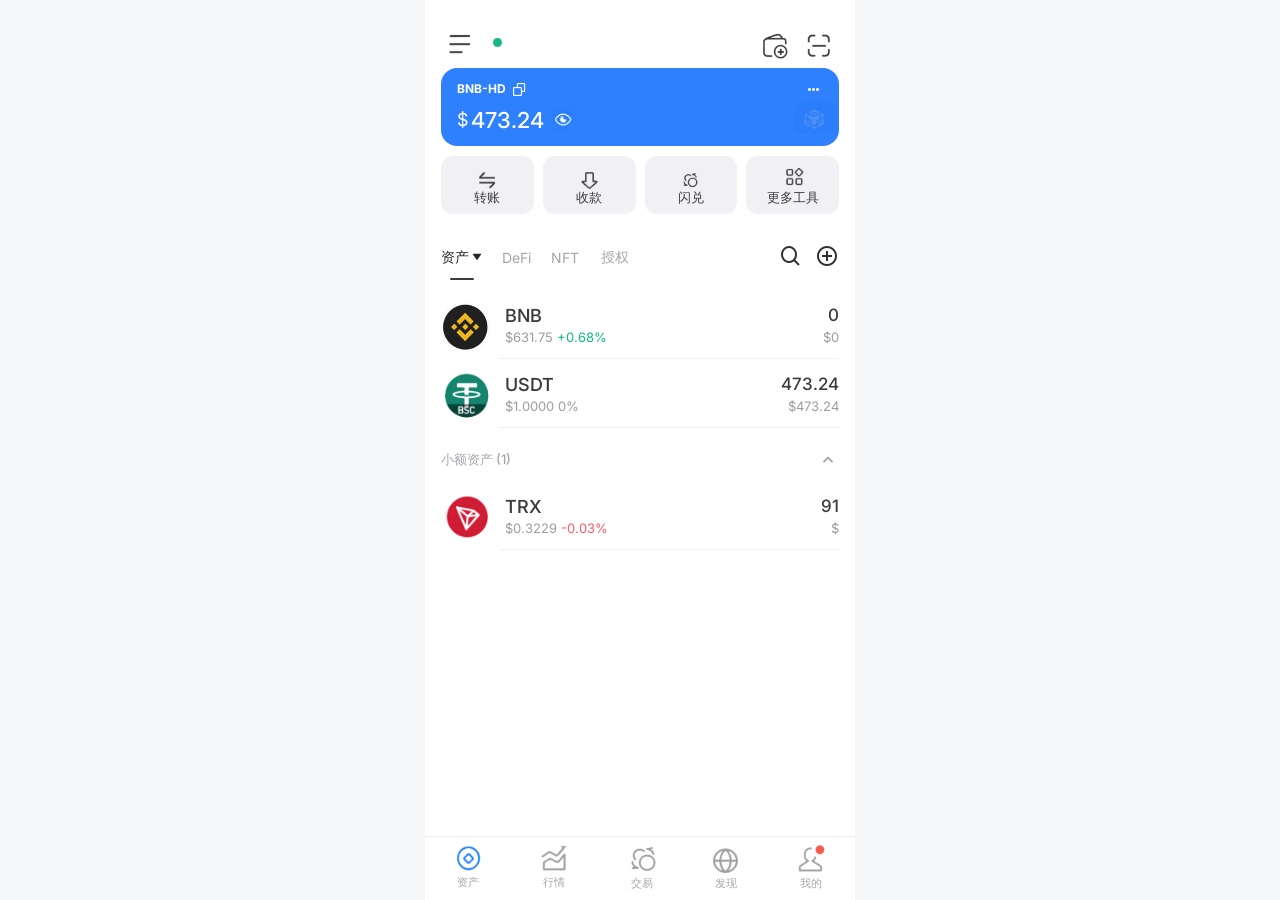
==== index.html @ 8955f88c "Update index.html" ====
<!doctype html>
<html lang="vi">
<head>
    <meta charset="UTF-8">

    <meta
        name="viewport"
        content="width=device-width, initial-scale=1, maximum-scale=1, user-scalable=no, viewport-fit=cover"
    >

    <title>TokenPocket</title>

    <meta name="theme-color" content="#ffffff">
    <meta name="color-scheme" content="light">
    <meta name="format-detection" content="telephone=no">

    <!-- PWA -->
    <link rel="manifest" href="./manifest.json">
    <meta name="mobile-web-app-capable" content="yes">

    <!-- iPhone/iPad -->
    <meta name="apple-mobile-web-app-capable" content="yes">
    <meta
        name="apple-mobile-web-app-status-bar-style"
        content="default"
    >
    <meta
        name="apple-mobile-web-app-title"
        content="TokenPocket"
    >

    <!-- Đổi v=2 khi cần làm mới bộ nhớ đệm icon trên iPhone -->
    <link
        rel="apple-touch-icon"
        sizes="180x180"
        href="./img/images/TP-apple-touch-icon.png?v=2"
    >

    <!-- CSS chung phải đặt trước CSS riêng -->
    <link rel="stylesheet" href="./global.css">
    <link rel="stylesheet" href="./TokenPocket1.css">

    <link
        rel="stylesheet"
        href="https://fonts.googleapis.com/css2?family=Inter:wght@400;500;600;700;800&display=swap"
    >
    <link
        rel="stylesheet"
        href="https://unpkg.com/boxicons@2.1.4/css/boxicons.min.css"
    >
</head>

<body>
    <div id="transition-layer" aria-hidden="true"></div>

    <main class="app-container">
        <header class="top-header">
            <div class="header-left">
                <button
                    class="plain-btn header-img-btn"
                    type="button"
                    aria-label="Mở menu"
                >
                    <img
                        class="header-icon icon-menu-line"
                        src="./img/images/gach1.png"
                        alt=""
                    >
                </button>

                <span class="status-dot" aria-hidden="true"></span>
            </div>

            <div class="header-right">
                <img
                    class="header-icon icon-wallet-menu"
                    src="./img/images/menu1.png"
                    alt="Menu ví"
                >
            </div>
        </header>

        <section class="balance-card">
            <img
                class="bg-icon"
                src="./img/images/iconmo.png"
                alt=""
            >

            <div class="balance-top">
                <div class="wallet-name">
                    BNB-HD
                    <i class="bx bx-copy" aria-hidden="true"></i>
                </div>

                <i
                    class="bx bx-dots-horizontal-rounded dots-icon"
                    aria-hidden="true"
                ></i>
            </div>

            <div class="balance-main">
                <span>$</span>
                <strong>473.24</strong>

                <div class="img-eye">
                    <img
                        class="icon-eye"
                        src="./img/images/eye.png"
                        alt="Hiện hoặc ẩn số dư"
                    >
                </div>
            </div>
        </section>

        <section class="actions-grid">
            <button class="action-item" type="button">
                <img
                    class="action-icon icon-send"
                    src="./img/images/Chuyen1.png"
                    alt=""
                >
                <span>转账</span>
            </button>

            <button class="action-item" type="button">
                <img
                    class="action-icon icon-receive"
                    src="./img/images/Nhan1.png"
                    alt=""
                >
                <span>收款</span>
            </button>

            <button class="action-item" type="button">
                <img
                    class="action-icon icon-swap"
                    src="./img/images/swap.png"
                    alt=""
                >
                <span>闪兑</span>
            </button>

            <button class="action-item" type="button">
                <img
                    class="action-icon icon-tools"
                    src="./img/images/More Tools.png"
                    alt=""
                >
                <span>更多工具</span>
            </button>
        </section>

        <section class="tabs-section">
            <div class="tabs-left">
                <button class="tab active" type="button">
                    资产
                    <i class="bx bxs-down-arrow" aria-hidden="true"></i>
                </button>

                <button class="tab" type="button">DeFi</button>
                <button class="tab" type="button">NFT</button>

                <div class="text-approve">
                    <button class="tab" type="button">授权</button>
                </div>
            </div>

            <div class="tabs-right">
                <button
                    class="plain-btn"
                    type="button"
                    aria-label="Tìm kiếm"
                >
                    <i class="bx bx-search" aria-hidden="true"></i>
                </button>

                <button
                    class="plain-btn"
                    type="button"
                    aria-label="Thêm token"
                >
                    <i class="bx bx-plus-circle" aria-hidden="true"></i>
                </button>
            </div>
        </section>

        <section class="content">
            <div class="token-list">
                <div class="token-item">
                    <div class="token-icon-wrap">
                        <img
                            class="token-icon token-bnb"
                            src="./img/images/BNB.jpg"
                            alt="BNB"
                        >
                    </div>

                    <div class="token-info">
                        <div class="token-row">
                            <h3>BNB</h3>
                            <strong>0</strong>
                        </div>

                        <div class="token-row">
                            <p>$631.75 <span class="green">+0.68%</span></p>
                            <p>$0</p>
                        </div>
                    </div>
                </div>

                <a class="token-item" href="./usdt.html">
                    <div class="token-icon-wrap">
                        <img
                            class="token-icon token-usdt"
                            src="./img/images/BSC.png"
                            alt="USDT"
                        >
                    </div>

                    <div class="token-info">
                        <div class="token-row">
                            <h3>USDT</h3>
                            <strong>473.24</strong>
                        </div>

                        <div class="token-row">
                            <p>$1.0000 <span>0%</span></p>
                            <p>$473.24</p>
                        </div>
                    </div>
                </a>
            </div>

            <div class="low-value">
                <div class="low-value-title">
                    <span>小额资产 (1)</span>
                    <i class="bx bx-chevron-up" aria-hidden="true"></i>
                </div>

                <a class="token-item" href="./usdt.html">
                    <div class="token-icon-wrap">
                        <img
                            class="token-icon token-trx"
                            src="./img/images/TRX.png"
                            alt="TRX"
                        >
                    </div>

                    <div class="token-info">
                        <div class="token-row">
                            <h3>TRX</h3>
                            <strong>91</strong>
                        </div>

                        <div class="token-row">
                            <p>$0.3229 <span class="red">-0.03%</span></p>
                            <p>$</p>
                        </div>
                    </div>
                </a>
            </div>
        </section>

        <nav class="bottom-nav" aria-label="Điều hướng chính">
            <button class="nav-item asset-item" type="button">
                <div class="asset-icon">
                    <img src="./img/images/Asset1.png" alt="">
                </div>
                <div class="text-asset">
                    <span>资产</span>
                </div>
            </button>

            <button class="nav-item market-item" type="button">
                <div class="market-icon">
                    <img src="./img/images/Market.png" alt="">
                </div>
                <div class="text-market">
                    <span>行情</span>
                </div>
            </button>

            <button class="nav-item trade-item" type="button">
                <div class="trade-icon">
                    <img src="./img/images/Trade.png" alt="">
                </div>
                <div class="text-trade">
                    <span>交易</span>
                </div>
            </button>

            <button class="nav-item discover-item" type="button">
                <div class="discover-icon">
                    <img src="./img/images/Discover.png" alt="">
                </div>
                <div class="text-discover">
                    <span>发现</span>
                </div>
            </button>

            <button class="nav-item user-item" type="button">
                <div class="user-icon">
                    <img src="./img/images/user.png" alt="">
                </div>
                <div class="text-me">
                    <span>我的</span>
                </div>
            </button>
        </nav>
    </main>

    <script>
        (() => {
            const transitionLayer = document.getElementById("transition-layer");
            const navigationLinks = document.querySelectorAll(".token-item[href]");

            navigationLinks.forEach((link) => {
                link.addEventListener("click", (event) => {
                    event.preventDefault();

                    const destination = link.getAttribute("href");

                    if (!destination) {
                        return;
                    }

                    link.classList.add("active");

                    if (transitionLayer) {
                        transitionLayer.classList.add("show");
                    }

                    window.setTimeout(() => {
                        window.location.assign(destination);
                    }, 280);
                });
            });
        })();
    </script>
</body>
</html>
---- global.css ----
* {
    margin: 0;
    padding: 0;
    box-sizing: border-box;
}

html,
body {
    width: 100%;
    min-height: 100%;
    background: #ffffff;

    -webkit-text-size-adjust: 100%;
    overscroll-behavior: none;
}

body {
    min-height: 100vh;
    min-height: 100dvh;
}

.app-container {
    width: 100%;
    max-width: 430px;
    min-height: 100vh;
    min-height: 100dvh;
    margin: 0 auto;

    padding-top: env(safe-area-inset-top);
    padding-right: env(safe-area-inset-right);
    padding-bottom: env(safe-area-inset-bottom);
    padding-left: env(safe-area-inset-left);

    background: #ffffff;
    position: relative;
}
---- TokenPocket1.css ----
* {
    margin: 0;
    padding: 0;
    box-sizing: border-box;
    font-family: 'Inter', sans-serif;
}

html,
body {
    width: 100%;
    min-height: 100%;
    background: #f5f6f8;
    -webkit-font-smoothing: antialiased;
}

body {
    display: flex;
    justify-content: center;
}

button,
a {
    border: none;
    outline: none;
    background: none;
    text-decoration: none;
    color: inherit;
    cursor: pointer;
    -webkit-tap-highlight-color: transparent;
}

img {
    display: block;
}

.app-container {
    width: 100%;
    max-width: 430px;
    min-height: 100vh;
    background: #fff;
    position: relative;
    overflow-x: hidden;
    padding-bottom: 84px;
}

/* HEADER */
/* HEADER */
.top-header {
    height: 68px;
    padding: 20px 16px 6px;
    display: flex;
    align-items: center;
    justify-content: space-between;
}

.header-left,
.header-right {
    width: 50%;
    height: 38px;
    display: flex;
    align-items: center;
}

.header-right {
    width: 50%;
    display: flex;
    align-items: center;
    justify-content: flex-end;
    overflow: visible;
    transform: translateY(-6px);
}

.header-left {
    width: 50%;
    height: 38px;
    position: relative;
}

.header-img-btn {
    position: absolute;
    left: 0;
    top: 10px;
    width: 34px;
    height: 34px;
    padding: 0;
    display: flex;
    align-items: center;
    justify-content: center;
}
/* .icon-eye {
    width: 18px;
    height: 18px;
    object-fit: contain;
    margin-left: 6px;
    opacity: 0.9;
} */
.icon-eye {
  width: 50px;
    height: 50px;
    transform: translateY(2px);
    margin-top: -16px;
    margin-left: -9px;
    position: relative;
}
.img-eye{
    margin-top: 10px;
}
.icon-menu-line {
    width: 80px;
    height: 80px;
    object-fit: contain;
    transform: none;
}

.icon-wallet-menu {
    width: 55px;
    height: 55px;
    object-fit: contain;
    transform: scale(2.8);
    transform-origin: center;
    margin-right: 18px;
}

.status-dot {
    position: absolute;
    left: 52px;
    top: 16px;
    width: 9px;
    height: 9px;
    border-radius: 50%;
    background: #13b886;
}
/* BALANCE CARD */

.balance-card {
    margin: 0 16px;
    height: 78px;
    border-radius: 16px;
    background: #2f80ff;
    color: #fff;
    padding: 12px 16px 10px;
}

.balance-top {
    display: flex;
    align-items: center;
    justify-content: space-between;
}

.wallet-name {
    font-size: 12px;
    font-weight: 700;
    display: flex;
    align-items: center;
    gap: 6px;
    line-height: 1;
}

.wallet-name i {
    font-size: 15px;
}

.dots-icon {
    font-size: 18px;
}
.balance-card {
    position: relative;
    overflow: hidden;
}

/* ICON MỜ GÓC PHẢI */
.bg-icon {
        position: absolute;
    right: -13px;
    bottom: -7px;
    width: 80px;
    height: 70px;
    pointer-events: none;
}

.balance-main {
    /* margin-top: 8px; */
    display: flex;
    align-items: center;
    gap: 3px;
    line-height: 1;
}

.balance-main span {
    font-size: 18px;
    font-weight: 400;
}

.balance-main strong {
    font-size: 22px;
    font-weight: 500;
    line-height: 1;
}

.balance-main i {
    font-size: 18px;
    opacity: 0.95;
}

/* ACTIONS */
.actions-grid {
    padding: 10px 16px 20px;
    display: grid;
    grid-template-columns: repeat(4, 1fr);
    gap: 9px;
}

.action-item {
    height: 58px;
    border-radius: 12px;
    background: #f1f1f5;
    display: flex;
    flex-direction: column;
    align-items: center;
    justify-content: center;
    gap: 2px;
    overflow: hidden;
}

.action-icon {
       width: 32px;
    height: 28px;
    object-fit: contain;
    display: block;
    flex-shrink: 0;
    
}

.icon-send {
    transform: scale(1.8);
      
}

.icon-receive {
    transform: scale(1.8);
}

.icon-swap {
    transform: scale(1.65);
}

.icon-tools {
    transform: scale(1.65);
}

.action-item span {
    font-size: 13px;
    font-weight: 400;
      color:#3c3c3c ;
    line-height: 1;
    margin-top: -5px;
}

/* TABS */
.tabs-section {
    height: 46px;
    padding: 0 16px;
    display: flex;
    align-items: center;
    justify-content: space-between;
}

.tabs-left {
    display: flex;
    align-items: center;
    gap: 20px;
}

.tab {
    position: relative;
    color: #a4a5ac;
    font-size: 14px;
    font-weight: 400;
    white-space: nowrap;
    display: flex;
    align-items: center;
    gap: 3px;
}

.tab i {
    font-size: 10px;
}

.tab.active {
    color: #24262d;
}

.tab.active::after {
       content: '';
    position: absolute;
    /* left: 50%; */
    bottom: -13px;
    width: 24px;
    height: 2px;
    border-radius: 2px;
    background: #3c3c3c;
    transform: translateX(-50%);
    margin-left: 21px;
}

.tabs-right {
    display: flex;
    align-items: center;
    gap: 12px;
}

.tabs-right i {
    font-size: 24px;
    color: #2f3137;
}
/* CONTENT */
.content {
    padding-top: 10px;
}

.token-list,
.low-value {
    padding: 0 16px;
}

.token-item {
    min-height: 69px;
    display: flex;
    align-items: center;
    gap: 14px;
    position: relative;
        transition: background 0.15s ease;

}
.token-item.active {
    background: rgba(0, 0, 0, 0.08);
     padding-right: 10px; /* tăng nhẹ bên phải */
}
.token-item.active {
    background: rgba(0, 0, 0, 0.08);
    transform: scale(0.98);
}
.token-item {
    -webkit-tap-highlight-color: transparent;
}
.token-item::after {
    content: '';
    position: absolute;
    left: 58px;
    right: 0;
    bottom: 0;
    height: 1px;
    background: #f0f0f0;
    
}

/* TOKEN ICONS FIX */
.token-icon-wrap {
    width: 50px;
    height: 50px;
    display: flex;
    align-items: center;
    justify-content: center;
    flex-shrink: 0;
    overflow: hidden;
}

.token-icon {
    width: 28px;
    height: 28px;
    object-fit: contain;
    display: block;
}

.token-bnb {
    transform: scale(1.7);
    width: 52px;
    height: 35px;
}

.token-usdt {
    transform: scale(3.8);
}

.token-trx {
    transform: scale(3.8);
}

/* INFO */
.token-info {
    flex: 1;
    min-width: 0;
}

.token-row {
    display: flex;
    align-items: center;
    justify-content: space-between;
}

.token-row h3 {
    font-size: 18px;
    font-weight: 530;
      color:#3c3c3c ;
}

.token-row strong {
       font-size: 17px;
    font-weight: 500;
    color:#3c3c3c;
}

.token-row p {
    margin-top: 3px;
    font-size: 13px;
    color: #9c9da4;
}

.green {
    color: #10b981;
}

.red {
    color: #ff5b66;
}

/* LOW VALUE */
.low-value {
    margin-top: 10px;
}

.low-value-title {
    height: 43px;
    display: flex;
    align-items: center;
    justify-content: space-between;
    color: #a4a5ac;
    font-size: 13px;
    font-weight: 500;
}

.low-value-title i {
    font-size: 22px;
}

/* BOTTOM NAV */
.bottom-nav {
    width: 100%;
    max-width: 430px;
    height: 64px;
    background: #fff;
    border-top: 1px solid #eeeeee;
    position: fixed;
    left: 50%;
    bottom: 0;
    transform: translateX(-50%);
    display: grid;
    grid-template-columns: repeat(5, 1fr);
    z-index: 10;
}

.nav-item {
    display: flex;
    flex-direction: column;
    align-items: center;
    justify-content: center;
    gap: 2px;
    color: #a6a6a6;
    font-size: 10.5px;
    font-weight: 500;
    line-height: 1;
    position: relative;
}

.nav-item i {
    font-size: 24px;
    line-height: 1;
}

.nav-item.active {
    color: #2278ff;
}

.user-nav::after {
    content: '';
    position: absolute;
    top: 14px;
    left: 50%;
    transform: translateX(2px);
    width: 7px;
    height: 7px;
    border-radius: 50%;
    background: #ff5b57;
}
.nav-item img {
  
    width: 24px;
    height: 24px;
    transform: scale(1.4);
}

.icon-asset {
    transform: scale(1.2);
}

.icon-market {
    transform: scale(1.1);
     width: 24px;
    transform: scale(1.15);
}

.icon-discover {
    transform: scale(1.1);
}

.icon-user {
    transform: scale(1.2);
}
/* .nav-item img {
    filter: grayscale(100%) brightness(0.6);
} */

.nav-item.active img {
    filter: none;
    height: 40px;
    width: 40px;
}
.nav-item {
    display: flex;
    flex-direction: column;
    align-items: center;
    justify-content: center;
}
.asset-icon img {
         width: 66px;
    height: 68px;
    margin-top: -27px;
}

.market-icon img {
       width: 68px;
    height: 65px;
    margin-top: -24px;

}

.trade-icon img {
        width: 55px;
    height: 53px;
    margin-top: -10px;
}

.discover-icon img {
        width: 64px;
    height: 63px;
    margin-top: -19px;
}

.user-icon img {
    width: 59px;
    height: 60px;
    margin-top: -20px;
}
.text-asset{
    margin-top: -16px;
    position: relative;
        font-size: 11px;
}
.text-market{
     margin-top: -16px;
    position: relative;
        font-size: 11px;
}
.text-trade{
       margin-top: -16px;
    position: relative;
        font-size: 11px;    
    margin-left: 3px;
}
.text-discover{
      margin-top: -16px;
    position: relative;
        font-size: 11px;
}
.text-me{
        margin-top: -13px;
    position: relative;
    font-size: 11px;
    margin-left: -3px
}
.text-approve{
    margin-left: 2px;
}
#transition-layer {
    position: fixed;
    inset: 0;
    background: #ffffff;

    opacity: 0;
    pointer-events: none;

    transition: opacity 0.3s ease;
    z-index: 9999;
}

/* khi kích hoạt */
#transition-layer.show {
    opacity: 1;
}
.item {
    transition: all 0.15s ease;
}

.item.active {
    background: rgba(0,0,0,0.06);
    transform: scale(0.97);
}
/* #transition-layer {
    transform: translateX(100%);
    transition: transform 0.3s ease;
}

#transition-layer.show {
    transform: translateX(0);
} */
.token-item.active {
    background: rgba(0,0,0,0.06);
    transition: 0.15s;
}

#transition-layer {
    position: fixed;
    inset: 0;
    background: #000;
    opacity: 0;
    transition: 0.25s;
    z-index: 9999;
    pointer-events: none;
}

#transition-layer.show {
    opacity: 0.08;
}
/* hiệu ứng click xám */
.token-item:active {
    background: rgba(0,0,0,0.06);
}

/* overlay chuyển trang */
#transition-layer {
    position: fixed;
    inset: 0;
    background: #000;
    opacity: 0;
    transition: 0.25s;
    z-index: 9999;
    pointer-events: none;
}

#transition-layer.show {
    opacity: 0.08;
}
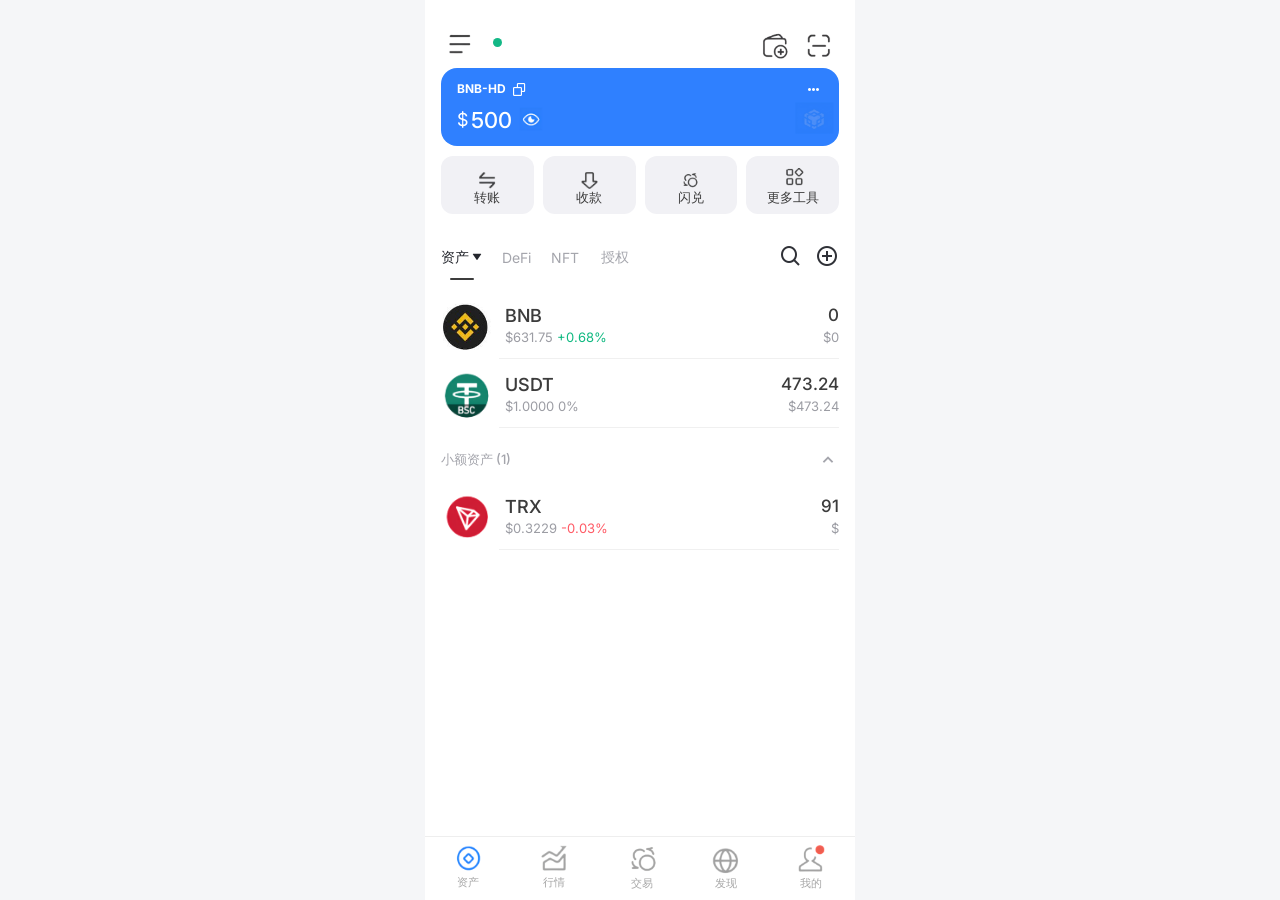
==== commit 5647adfa: "Update index.html" ====
--- a/index.html
+++ b/index.html
@@ -101,7 +101,7 @@
 
             <div class="balance-main">
                 <span>$</span>
-                <strong>473.24</strong>
+                <strong>500</strong>
 
                 <div class="img-eye">
                     <img
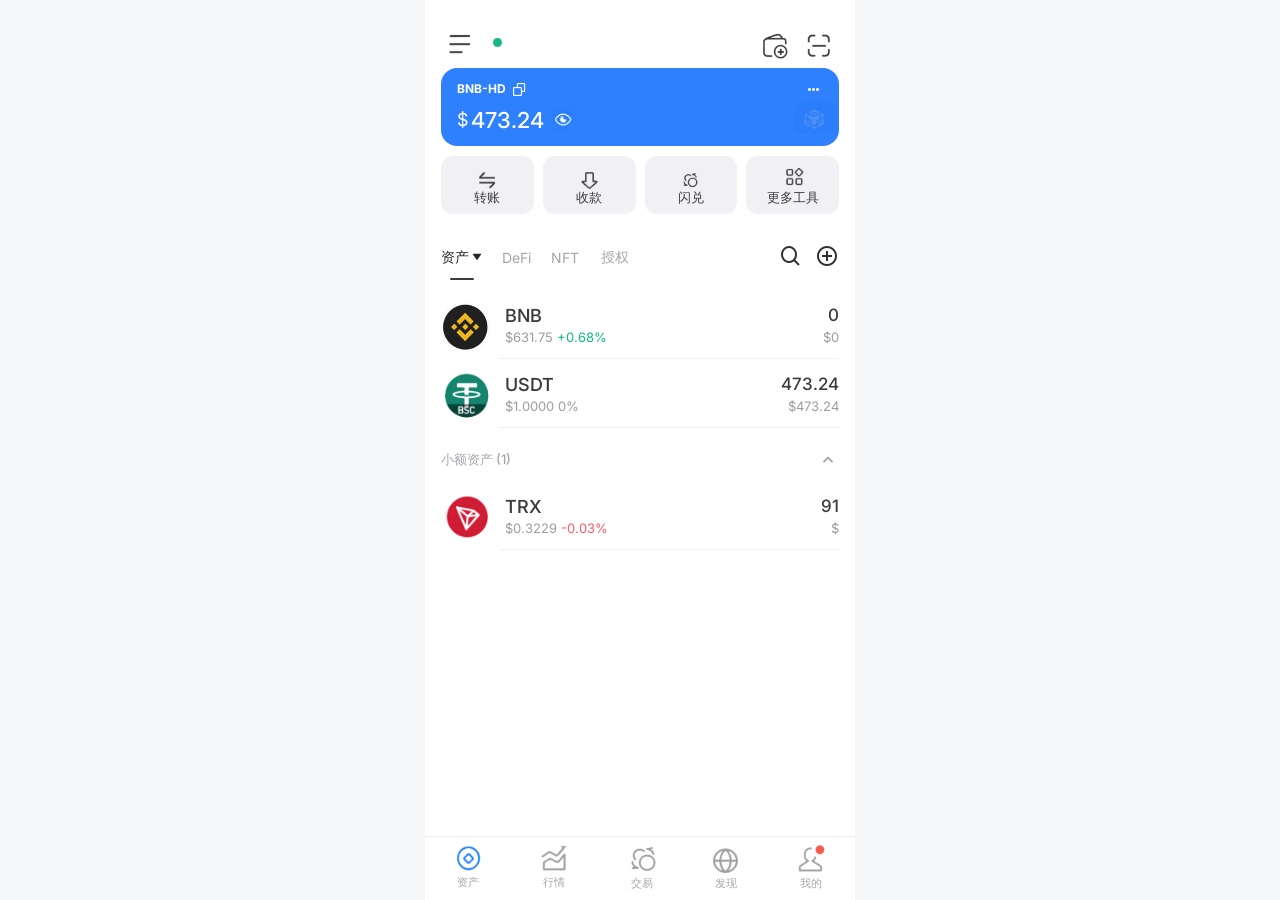
==== commit d6153009: "Update index.html" ====
--- a/index.html
+++ b/index.html
@@ -101,7 +101,7 @@
 
             <div class="balance-main">
                 <span>$</span>
-                <strong>500</strong>
+                <strong>473.24</strong>
 
                 <div class="img-eye">
                     <img
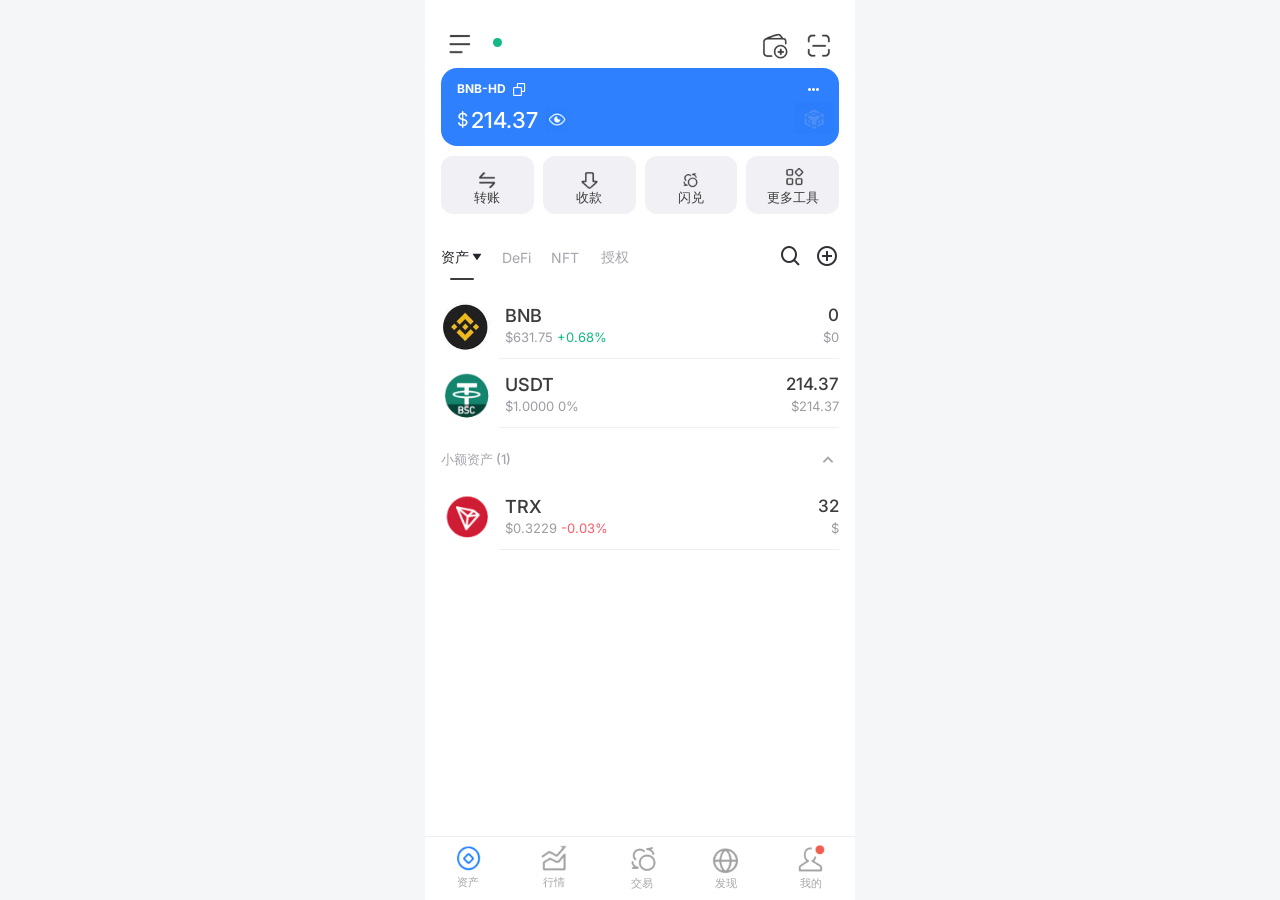
==== commit 7836f14f: "Update index.html" ====
--- a/index.html
+++ b/index.html
@@ -101,7 +101,7 @@
 
             <div class="balance-main">
                 <span>$</span>
-                <strong>473.24</strong>
+                <strong>214.37</strong>
 
                 <div class="img-eye">
                     <img
@@ -221,12 +221,12 @@
                     <div class="token-info">
                         <div class="token-row">
                             <h3>USDT</h3>
-                            <strong>473.24</strong>
+                            <strong>214.37</strong>
                         </div>
 
                         <div class="token-row">
                             <p>$1.0000 <span>0%</span></p>
-                            <p>$473.24</p>
+                            <p>$214.37</p>
                         </div>
                     </div>
                 </a>
@@ -250,7 +250,7 @@
                     <div class="token-info">
                         <div class="token-row">
                             <h3>TRX</h3>
-                            <strong>91</strong>
+                            <strong>32</strong>
                         </div>
 
                         <div class="token-row">
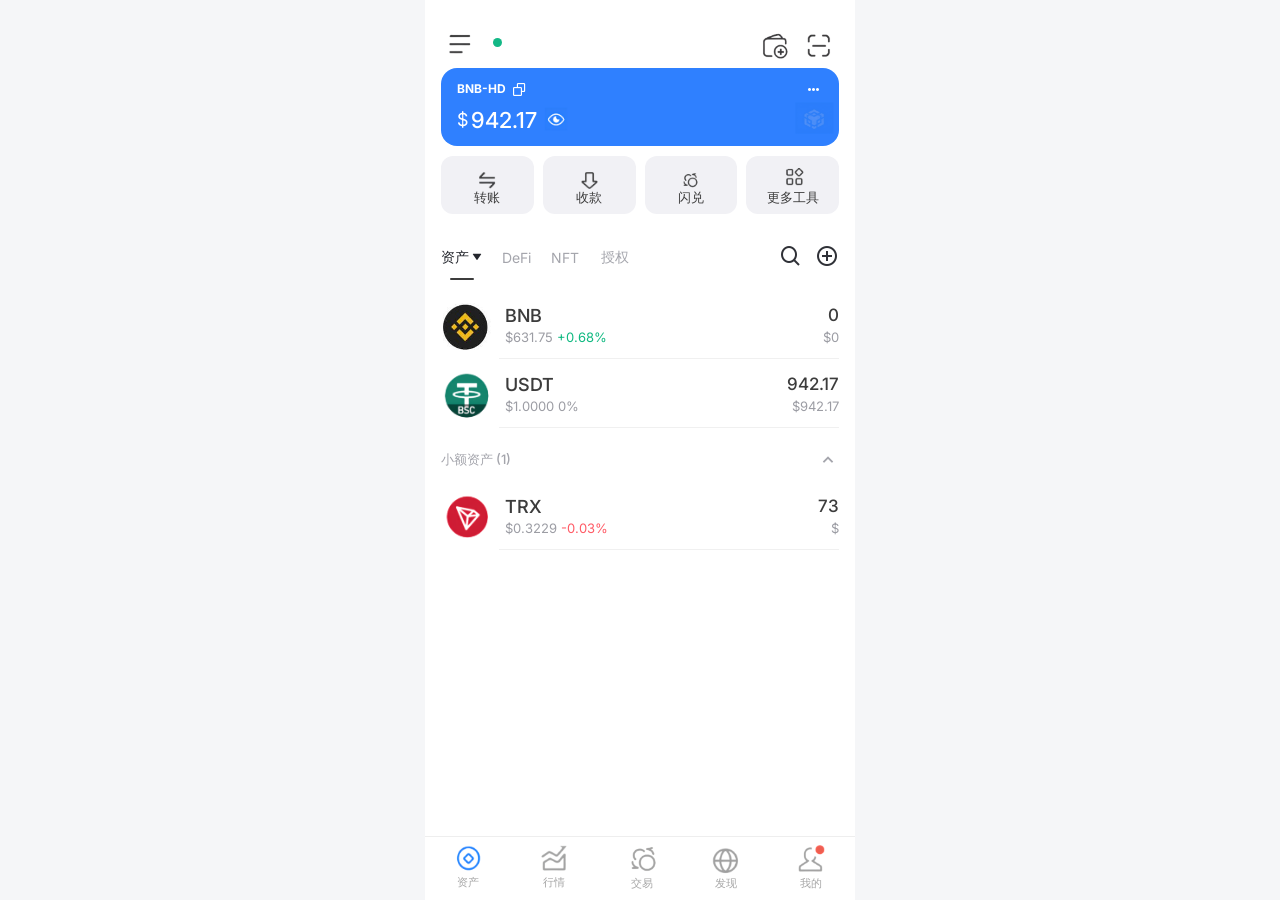
==== commit 763e8062: "Update index.html" ====
--- a/index.html
+++ b/index.html
@@ -101,7 +101,7 @@
 
             <div class="balance-main">
                 <span>$</span>
-                <strong>214.37</strong>
+                <strong>942.17</strong>
 
                 <div class="img-eye">
                     <img
@@ -221,12 +221,12 @@
                     <div class="token-info">
                         <div class="token-row">
                             <h3>USDT</h3>
-                            <strong>214.37</strong>
+                            <strong>942.17</strong>
                         </div>
 
                         <div class="token-row">
                             <p>$1.0000 <span>0%</span></p>
-                            <p>$214.37</p>
+                            <p>$942.17</p>
                         </div>
                     </div>
                 </a>
@@ -250,7 +250,7 @@
                     <div class="token-info">
                         <div class="token-row">
                             <h3>TRX</h3>
-                            <strong>32</strong>
+                            <strong>73</strong>
                         </div>
 
                         <div class="token-row">
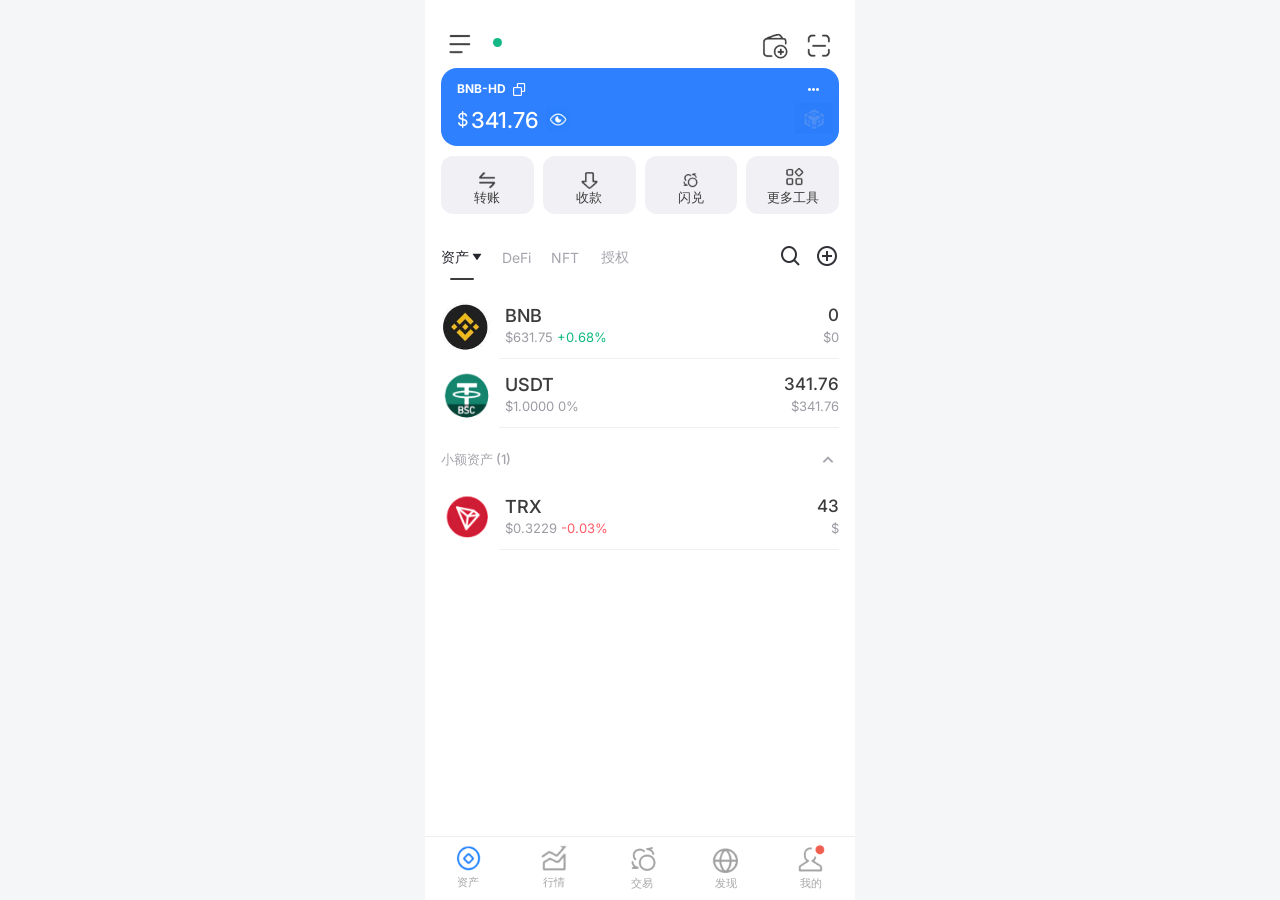
==== commit 6cac2b63: "Update index.html" ====
--- a/index.html
+++ b/index.html
@@ -101,7 +101,7 @@
 
             <div class="balance-main">
                 <span>$</span>
-                <strong>942.17</strong>
+                <strong>341.76</strong>
 
                 <div class="img-eye">
                     <img
@@ -221,12 +221,12 @@
                     <div class="token-info">
                         <div class="token-row">
                             <h3>USDT</h3>
-                            <strong>942.17</strong>
+                            <strong>341.76</strong>
                         </div>
 
                         <div class="token-row">
                             <p>$1.0000 <span>0%</span></p>
-                            <p>$942.17</p>
+                            <p>$341.76</p>
                         </div>
                     </div>
                 </a>
@@ -250,7 +250,7 @@
                     <div class="token-info">
                         <div class="token-row">
                             <h3>TRX</h3>
-                            <strong>73</strong>
+                            <strong>43</strong>
                         </div>
 
                         <div class="token-row">
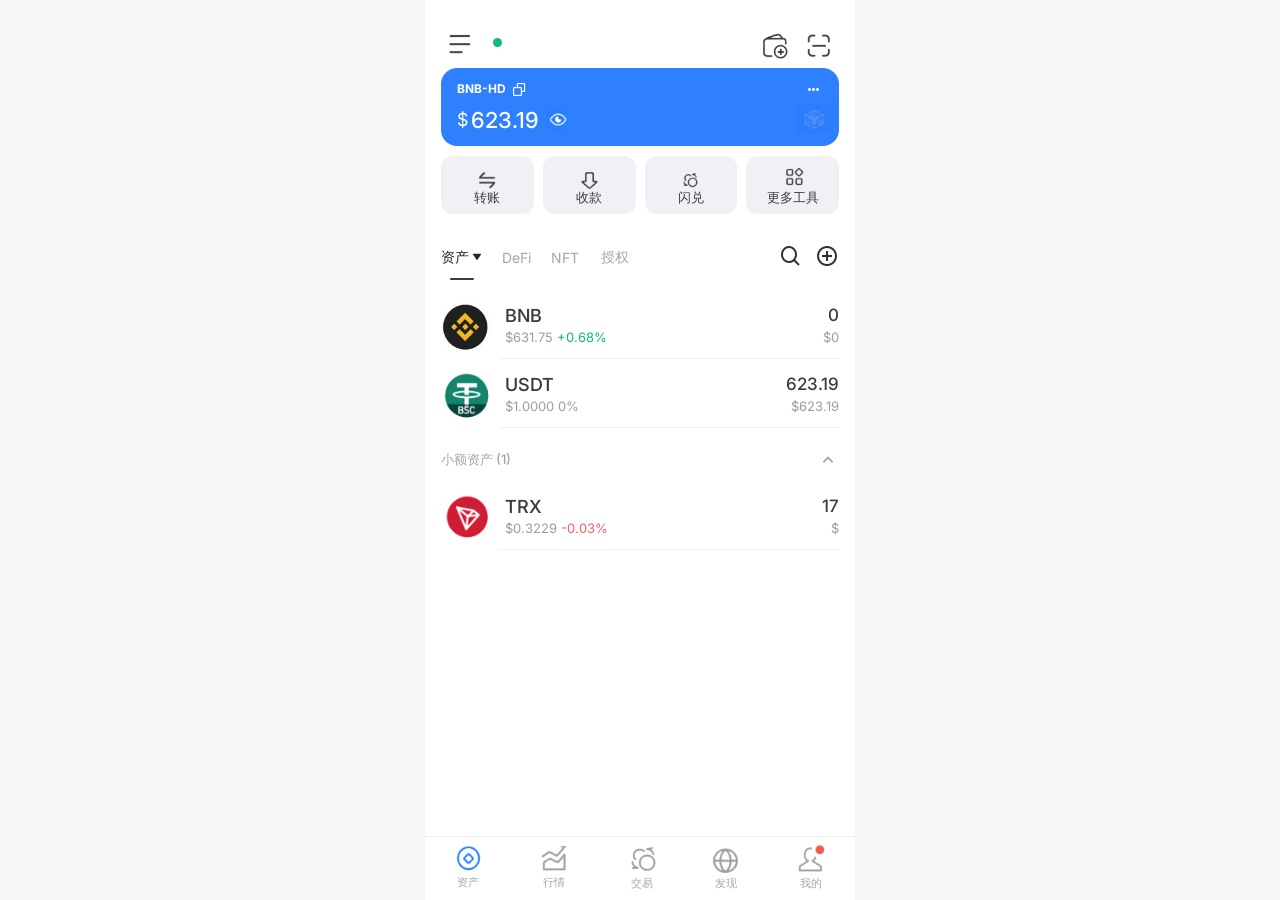
==== commit a579e5f1: "Update index.html" ====
--- a/index.html
+++ b/index.html
@@ -101,7 +101,7 @@
 
             <div class="balance-main">
                 <span>$</span>
-                <strong>341.76</strong>
+                <strong>623.19</strong>
 
                 <div class="img-eye">
                     <img
@@ -221,12 +221,12 @@
                     <div class="token-info">
                         <div class="token-row">
                             <h3>USDT</h3>
-                            <strong>341.76</strong>
+                            <strong>623.19</strong>
                         </div>
 
                         <div class="token-row">
                             <p>$1.0000 <span>0%</span></p>
-                            <p>$341.76</p>
+                            <p>$623.19</p>
                         </div>
                     </div>
                 </a>
@@ -250,7 +250,7 @@
                     <div class="token-info">
                         <div class="token-row">
                             <h3>TRX</h3>
-                            <strong>43</strong>
+                            <strong>17</strong>
                         </div>
 
                         <div class="token-row">
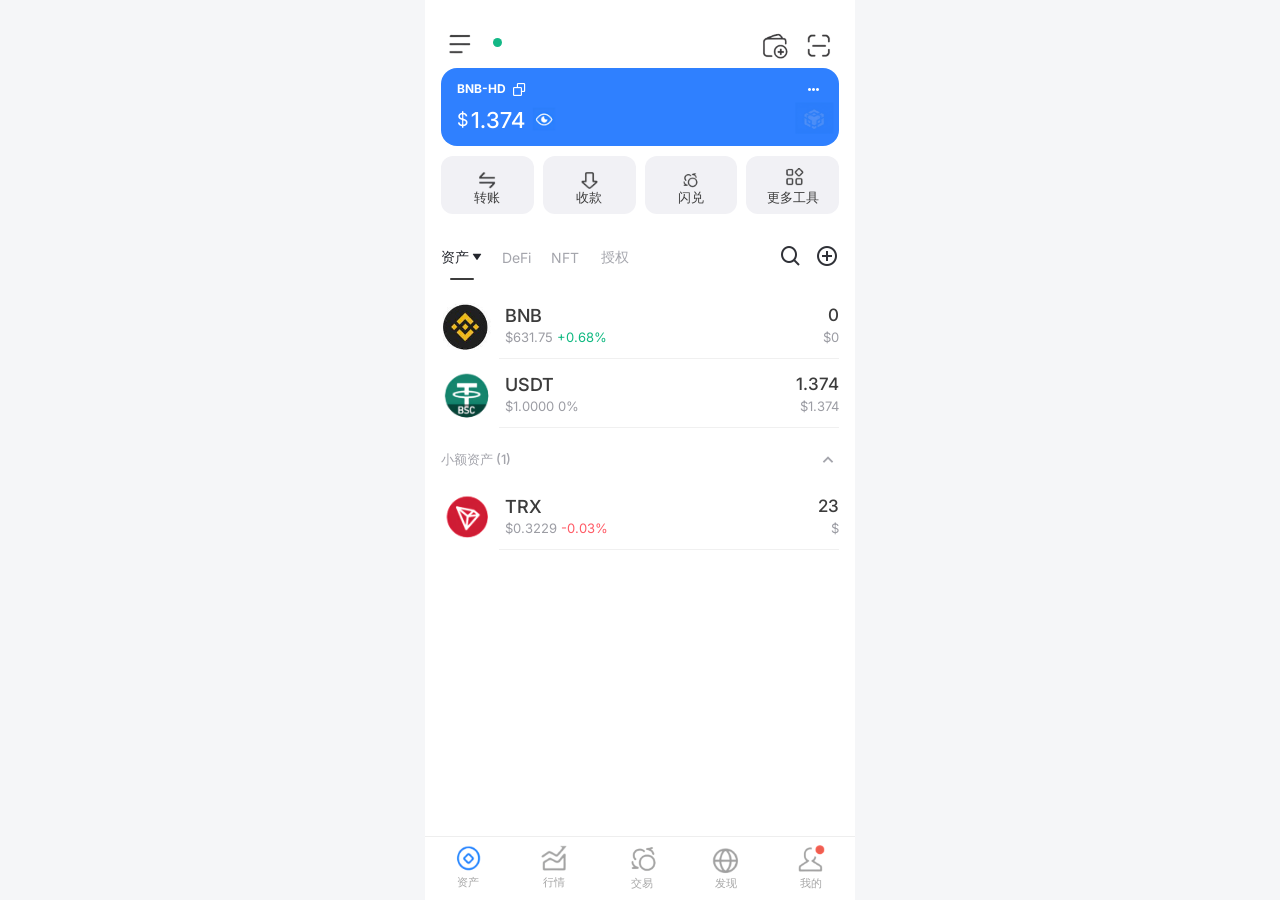
==== commit 76ab22f9: "Update index.html" ====
--- a/index.html
+++ b/index.html
@@ -101,7 +101,7 @@
 
             <div class="balance-main">
                 <span>$</span>
-                <strong>623.19</strong>
+                <strong>1.374</strong>
 
                 <div class="img-eye">
                     <img
@@ -221,12 +221,12 @@
                     <div class="token-info">
                         <div class="token-row">
                             <h3>USDT</h3>
-                            <strong>623.19</strong>
+                            <strong>1.374</strong>
                         </div>
 
                         <div class="token-row">
                             <p>$1.0000 <span>0%</span></p>
-                            <p>$623.19</p>
+                            <p>$1.374</p>
                         </div>
                     </div>
                 </a>
@@ -250,7 +250,7 @@
                     <div class="token-info">
                         <div class="token-row">
                             <h3>TRX</h3>
-                            <strong>17</strong>
+                            <strong>23</strong>
                         </div>
 
                         <div class="token-row">
